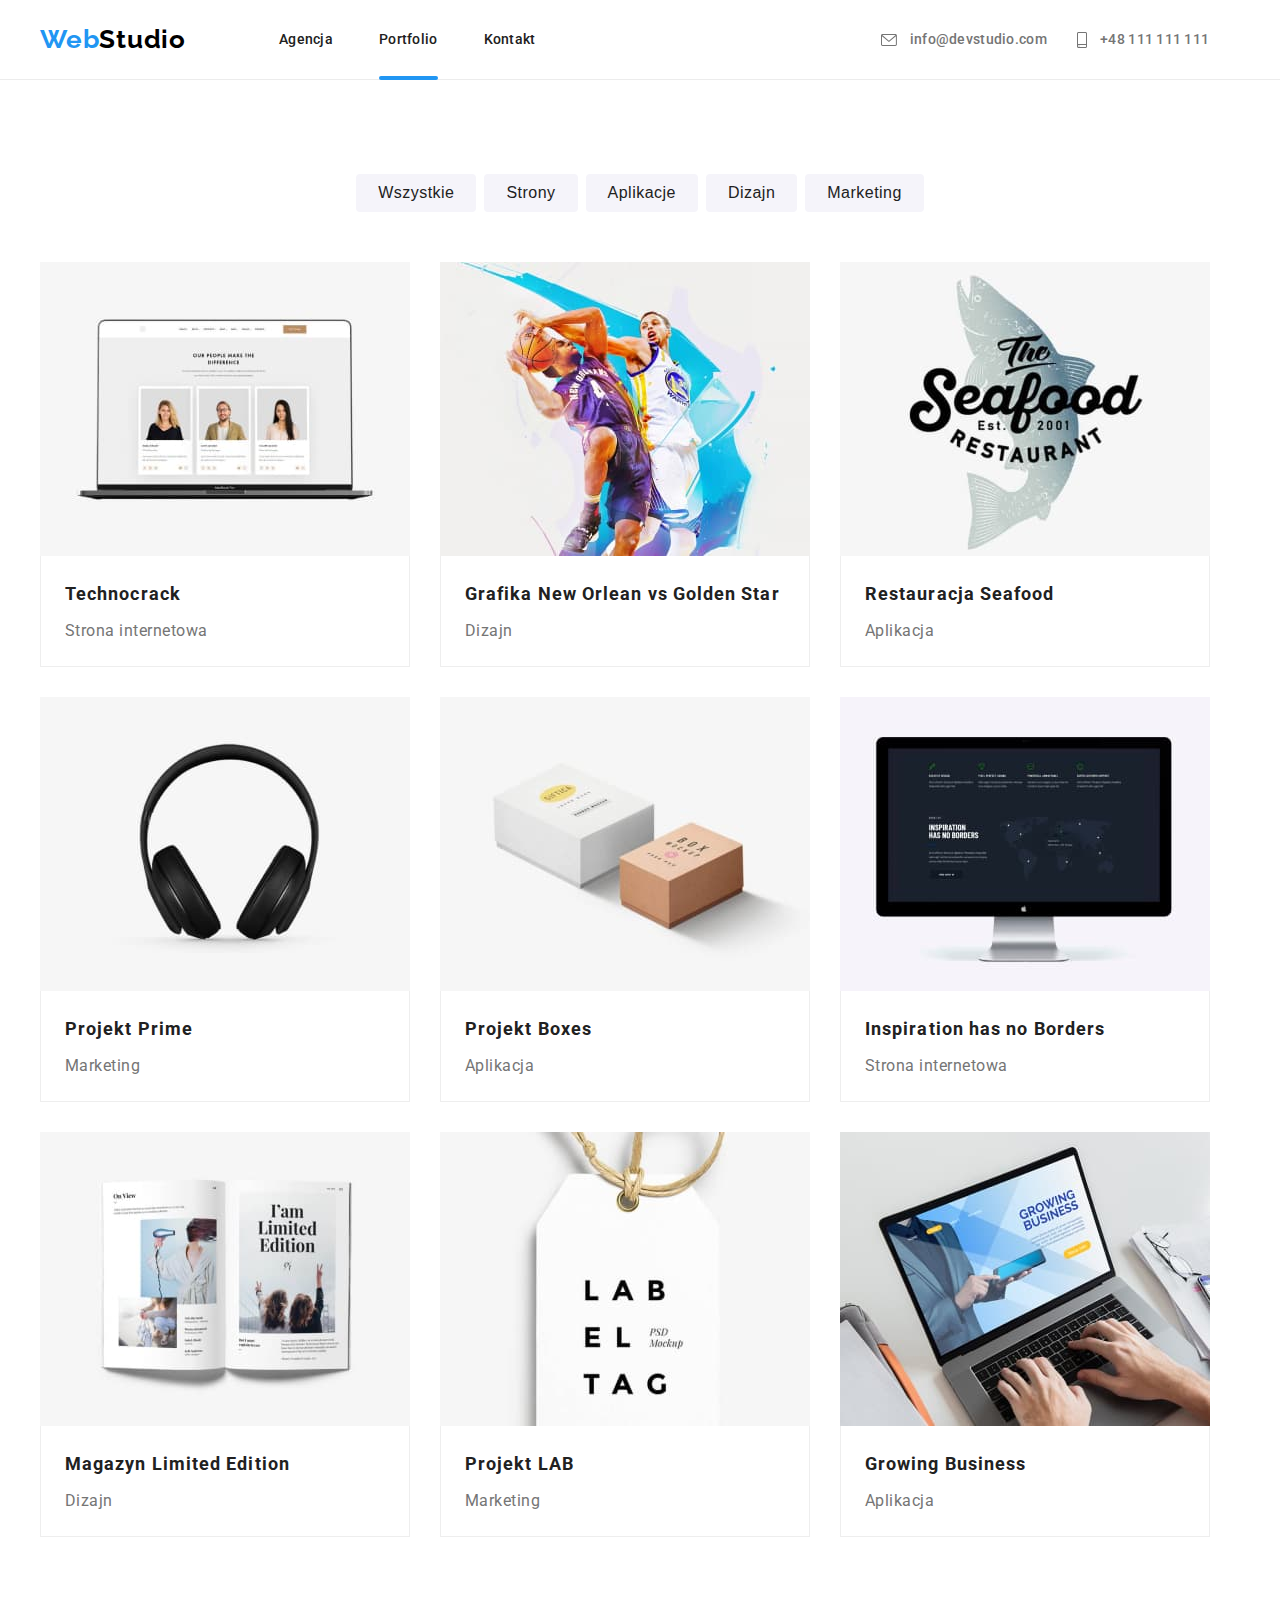
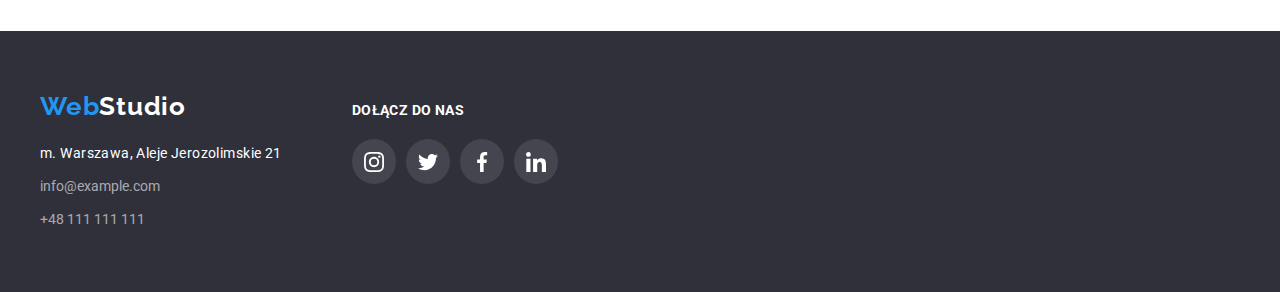
==== portfolio.html @ 63486354 "added files to hw06" ====
<!DOCTYPE html>
<html lang="pl">
    <head>
        <link
            rel="stylesheet"
            href="https://cdnjs.cloudflare.com/ajax/libs/modern-normalize/1.1.0/modern-normalize.min.css"
            integrity="sha512-wpPYUAdjBVSE4KJnH1VR1HeZfpl1ub8YT/NKx4PuQ5NmX2tKuGu6U/JRp5y+Y8XG2tV+wKQpNHVUX03MfMFn9Q=="
            crossorigin="anonymous"
            referrerpolicy="no-referrer"
        />
        <meta charset="UTF-8" />
        <meta http-equiv="X-UA-Compatible" content="IE=edge" />
        <meta name="viewport" content="width=device-width, initial-scale=1.0" />
        <title>Portfolio</title>
        <link rel="preconnect" href="https://fonts.googleapis.com" />
        <link rel="preconnect" href="https://fonts.gstatic.com" crossorigin />
        <link
            href="https://fonts.googleapis.com/css2?family=Raleway:wght@700&family=Roboto:wght@400;500;700;900&display=swap"
            rel="stylesheet"
        />
        <link rel="stylesheet" href="./css/styles.css" />
    </head>
    <body>
        <header class="border">
            <div class="container header-layout">
                <a class="logo" href="./index.html"
                    ><span class="web">Web</span>Studio</a
                >
                <nav class="menu">
                    <ul class="menu-layout">
                        <li>
                            <a class="link" href="#">Agencja</a>
                        </li>
                        <li class="link-underline">
                            <a class="link" href="#">Portfolio</a>
                        </li>
                        <li><a class="link" href="#">Kontakt</a></li>
                    </ul>
                </nav>
                <div class="contacts">
                    <a class="contact-links" href="mailto:info@devstudio.com">
                        <svg class="icons" width="16" height="12">
                            <use href="./images/icons.svg#icon-envelope"></use>
                        </svg>
                        info@devstudio.com</a
                    >
                    <a class="contact-links" href="tel:+48111111111">
                        <svg class="icons" width="10px" height="16px">
                            <use
                                href="./images/icons.svg#icon-smartphone"
                            ></use>
                        </svg>
                        +48 111 111 111</a
                    >
                </div>
            </div>
        </header>
        <main>
            <section class="section">
                <div class="container">
                    <ul class="portfolio-buttons-layout">
                        <li>
                            <button class="portfolio-buttons" type="button">
                                Wszystkie
                            </button>
                        </li>
                        <li>
                            <button class="portfolio-buttons" type="button">
                                Strony
                            </button>
                        </li>
                        <li>
                            <button class="portfolio-buttons" type="button">
                                Aplikacje
                            </button>
                        </li>
                        <li>
                            <button class="portfolio-buttons" type="button">
                                Dizajn
                            </button>
                        </li>
                        <li>
                            <button class="portfolio-buttons" type="button">
                                Marketing
                            </button>
                        </li>
                    </ul>
                    <!-- PROJEKTY -->
                    <ul class="projects-layout">
                        <li class="project-card" tabindex="0">
                            <figure>
                                <div class="box-overlay">
                                    <img
                                        src="./images/Portfolio/Techno.jpg"
                                        alt="Laptop with website displayed"
                                        width="370"
                                        height="294"
                                    />
                                    <div class="overlay">
                                        <p class="text-overlay">
                                            Technocrack jest popularną platformą
                                            wykorzystywaną do rozpowszechniania
                                            koronawirusa. Firmy wykorzystują tę
                                            platformę do celów szpiegowskich i
                                            ataków na niezabezpieczone serwery
                                            konkurencji
                                        </p>
                                    </div>
                                </div>
                                <figcaption class="project-caption">
                                    <h3 class="project-title">Technocrack</h3>
                                    <p class="project-type">
                                        Strona internetowa
                                    </p>
                                </figcaption>
                            </figure>
                        </li>
                        <li class="project-card" tabindex="0">
                            <figure>
                                <div class="box-overlay">
                                    <img
                                        src="./images/Portfolio/NewOrlean.jpg"
                                        alt="Picture of two men playing basketball"
                                        width="370"
                                        height="294"
                                    />
                                    <div class="overlay">
                                        <p class="text-overlay">
                                            Technocrack jest popularną platformą
                                            wykorzystywaną do rozpowszechniania
                                            koronawirusa. Firmy wykorzystują tę
                                            platformę do celów szpiegowskich i
                                            ataków na niezabezpieczone serwery
                                            konkurencji
                                        </p>
                                    </div>
                                </div>
                                <figcaption class="project-caption">
                                    <h3 class="project-title">
                                        Grafika New Orlean vs Golden Star
                                    </h3>
                                    <p class="project-type">Dizajn</p>
                                </figcaption>
                            </figure>
                        </li>
                        <li class="project-card" tabindex="0">
                            <figure>
                                <div class="box-overlay">
                                    <img
                                        src="./images/Portfolio/Seafood.jpg"
                                        alt="Logo of the Seafood Restaurant"
                                        width="370"
                                        height="294"
                                    />
                                    <div class="overlay">
                                        <p class="text-overlay">
                                            Technocrack jest popularną platformą
                                            wykorzystywaną do rozpowszechniania
                                            koronawirusa. Firmy wykorzystują tę
                                            platformę do celów szpiegowskich i
                                            ataków na niezabezpieczone serwery
                                            konkurencji
                                        </p>
                                    </div>
                                </div>
                                <figcaption class="project-caption">
                                    <h3 class="project-title">
                                        Restauracja Seafood
                                    </h3>
                                    <p class="project-type">Aplikacja</p>
                                </figcaption>
                            </figure>
                        </li>
                        <li class="project-card" tabindex="0">
                            <figure>
                                <div class="box-overlay">
                                    <img
                                        src="./images/Portfolio/PrimeHeadphones.jpg"
                                        alt="Picture of headphones"
                                        width="370"
                                        height="294"
                                    />
                                    <div class="overlay">
                                        <p class="text-overlay">
                                            Technocrack jest popularną platformą
                                            wykorzystywaną do rozpowszechniania
                                            koronawirusa. Firmy wykorzystują tę
                                            platformę do celów szpiegowskich i
                                            ataków na niezabezpieczone serwery
                                            konkurencji
                                        </p>
                                    </div>
                                </div>
                                <figcaption class="project-caption">
                                    <h3 class="project-title">Projekt Prime</h3>
                                    <p class="project-type">Marketing</p>
                                </figcaption>
                            </figure>
                        </li>
                        <li class="project-card" tabindex="0">
                            <figure>
                                <div class="box-overlay">
                                    <img
                                        src="./images/Portfolio/Boxes.jpg"
                                        alt="Picture of boxes"
                                        width="370"
                                        height="294"
                                    />
                                    <div class="overlay">
                                        <p class="text-overlay">
                                            Technocrack jest popularną platformą
                                            wykorzystywaną do rozpowszechniania
                                            koronawirusa. Firmy wykorzystują tę
                                            platformę do celów szpiegowskich i
                                            ataków na niezabezpieczone serwery
                                            konkurencji
                                        </p>
                                    </div>
                                </div>
                                <figcaption class="project-caption">
                                    <h3 class="project-title">Projekt Boxes</h3>
                                    <p class="project-type">Aplikacja</p>
                                </figcaption>
                            </figure>
                        </li>
                        <li class="project-card" tabindex="0">
                            <figure>
                                <div class="box-overlay">
                                    <img
                                        src="./images/Portfolio/Inspiration.jpg"
                                        alt="Website with a worldmap displaed on MAC"
                                        width="370"
                                        height="294"
                                    />
                                    <div class="overlay">
                                        <p class="text-overlay">
                                            Technocrack jest popularną platformą
                                            wykorzystywaną do rozpowszechniania
                                            koronawirusa. Firmy wykorzystują tę
                                            platformę do celów szpiegowskich i
                                            ataków na niezabezpieczone serwery
                                            konkurencji
                                        </p>
                                    </div>
                                </div>
                                <figcaption class="project-caption">
                                    <h3 class="project-title">
                                        Inspiration has no Borders
                                    </h3>
                                    <p class="project-type">
                                        Strona internetowa
                                    </p>
                                </figcaption>
                            </figure>
                        </li>
                        <li class="project-card" tabindex="0">
                            <figure>
                                <div class="box-overlay">
                                    <img
                                        src="./images/Portfolio/Magasine.jpg"
                                        alt="Picture of a newspaper"
                                        width="370"
                                        height="294"
                                    />
                                    <div class="overlay">
                                        <p class="text-overlay">
                                            Technocrack jest popularną platformą
                                            wykorzystywaną do rozpowszechniania
                                            koronawirusa. Firmy wykorzystują tę
                                            platformę do celów szpiegowskich i
                                            ataków na niezabezpieczone serwery
                                            konkurencji
                                        </p>
                                    </div>
                                </div>
                                <figcaption class="project-caption">
                                    <h3 class="project-title">
                                        Magazyn Limited Edition
                                    </h3>
                                    <p class="project-type">Dizajn</p>
                                </figcaption>
                            </figure>
                        </li>
                        <li class="project-card" tabindex="0">
                            <figure>
                                <div class="box-overlay">
                                    <img
                                        src="./images/Portfolio/Label.jpg"
                                        alt="Picture of label tag"
                                        width="370"
                                        height="294"
                                    />
                                    <div class="overlay">
                                        <p class="text-overlay">
                                            Technocrack jest popularną platformą
                                            wykorzystywaną do rozpowszechniania
                                            koronawirusa. Firmy wykorzystują tę
                                            platformę do celów szpiegowskich i
                                            ataków na niezabezpieczone serwery
                                            konkurencji
                                        </p>
                                    </div>
                                </div>
                                <figcaption class="project-caption">
                                    <h3 class="project-title">Projekt LAB</h3>
                                    <p class="project-type">Marketing</p>
                                </figcaption>
                            </figure>
                        </li>
                        <li class="project-card" tabindex="0">
                            <figure>
                                <div class="box-overlay">
                                    <img
                                        src="./images/Portfolio/GrowingBusiness.jpg"
                                        alt="Writing an app on the laptop"
                                        width="370"
                                        height="294"
                                    />
                                    <div class="overlay">
                                        <p class="text-overlay">
                                            Technocrack jest popularną platformą
                                            wykorzystywaną do rozpowszechniania
                                            koronawirusa. Firmy wykorzystują tę
                                            platformę do celów szpiegowskich i
                                            ataków na niezabezpieczone serwery
                                            konkurencji
                                        </p>
                                    </div>
                                </div>
                                <figcaption class="project-caption">
                                    <h3 class="project-title">
                                        Growing Business
                                    </h3>
                                    <p class="project-type">Aplikacja</p>
                                </figcaption>
                            </figure>
                        </li>
                    </ul>
                </div>
            </section>
        </main>
        <footer class="background-footer">
            <div class="container footer-display">
                <div>
                    <a class="logo" href="./index.html"
                        ><span class="web">Web</span
                        ><span class="studio">Studio</span></a
                    >
                    <address class="address-layout">
                        <span class="address"
                            >m. Warszawa, Aleje Jerozolimskie 21</span
                        >
                        <a class="address-links" href="mailto:info@example.com"
                            >info@example.com</a
                        >
                        <a class="address-links" href="tel:+48111111111"
                            >+48 111 111 111</a
                        >
                    </address>
                </div>
                <div>
                    <h4 class="join-us">Dołącz do nas</h4>
                    <div class="social-links">
                        <a class="footer-social-links" href="#">
                            <svg width="20px" height="20px">
                                <use
                                    href="./images/icons.svg#icon-instagram-2"
                                ></use>
                            </svg>
                        </a>
                        <a class="footer-social-links" href="#">
                            <svg width="20px" height="20px">
                                <use
                                    href="./images/icons.svg#icon-twitter-1"
                                ></use>
                            </svg>
                        </a>
                        <a class="footer-social-links" href="#">
                            <svg width="20px" height="20px">
                                <use
                                    href="./images/icons.svg#icon-facebook-1-1"
                                ></use>
                            </svg>
                        </a>
                        <a class="footer-social-links" href="#">
                            <svg width="20px" height="20px">
                                <use
                                    href="./images/icons.svg#icon-linkedin-1"
                                ></use>
                            </svg>
                        </a>
                    </div>
                </div>
            </div>
        </footer>
    </body>
</html>
---- css/styles.css ----
:root {
    --text-color-dark: #212121;
    --text-color-black: #000000;
    --text-color-blue: #2196f3;
    --text-color-grey: #757575;
    --text-color-white: #ffffff;
    --background-color-dark: #2f303a;
    --background-color-light: #f5f4fa;
    --background-color-blue: #2196f3;
    --icons-fill-color: #afb1b8;
}
*,
*::after,
*::before {
    margin: 0;
    padding: 0;
}
body {
    font-family: 'Roboto', sans-serif;
    color: var(--text-color-dark);
    margin: 0 auto;
}
ul {
    list-style: none;
}

img,
svg {
    vertical-align: middle;
}
.container {
    width: 1200px;
    margin: 0 auto;
    padding: 0 15px;
}
.section {
    padding: 94px 0;
    margin: 0 auto;
}

/* header */

.border {
    border-bottom: 1px solid #ececec;
}
.header-layout {
    display: flex;
    align-items: center;
}
.logo {
    font-family: 'Raleway';
    font-weight: 700;
    font-size: 26px;
    line-height: 1.17;
    letter-spacing: 0.03em;
    color: var(--text-color-black);
    text-decoration: none;
    margin-right: 93px;
    padding-top: 24px;
    padding-bottom: 25px;
}
.web {
    color: var(--text-color-blue);
}
.menu {
    font-weight: 500;
    font-size: 14px;
    line-height: 1.14;
    letter-spacing: 0.02em;
    margin-right: 345px;
}
.menu-layout {
    display: flex;
    gap: 46px;
}
.link {
    color: var(--text-color-dark);
    text-decoration: none;
}
.link:hover,
.link:focus {
    color: var(--text-color-blue);
    transition: color 250ms cubic-bezier(0.4, 0, 0.2, 1);
}

.link-underline {
    position: relative;
}
.link-underline::after {
    content: '';
    position: absolute;
    width: 100%;
    height: 4px;
    background: #2196f3;
    border-radius: 2px;
    margin-top: 28px;
    display: block;
}

.contacts {
    display: flex;
    align-items: center;
    gap: 30px;
}

.contact-links {
    font-weight: 500;
    font-size: 14px;
    line-height: 1.14;
    letter-spacing: 0.02em;
    color: var(--text-color-grey);
    text-decoration: none;
    fill: currentColor;
}
.icons {
    margin-right: 10px;
}
.contact-links:is(:hover, :focus) {
    color: var(--text-color-blue);
    transition: color 250ms cubic-bezier(0.4, 0, 0.2, 1);
}

/* sekcja główna */

.background-header {
    background-color: var(--background-color-dark);
    background-image: linear-gradient(
            to top,
            rgba(47, 48, 58, 0.4),
            rgba(47, 48, 58, 0.4)
        ),
        url(../images/background-image.jpg);
    background-repeat: no-repeat;
    background-position: center;
    background-size: 1600px auto;
    padding-top: 200px;
    padding-bottom: 200px;
}
.main-layout {
    display: flex;
    justify-content: center;
    align-items: center;
    flex-direction: column;
    gap: 30px;
}

/* okno modalne */
.backdrop {
    position: fixed;

    background: linear-gradient(0deg, rgba(0, 0, 0, 0.2), rgba(0, 0, 0, 0.2)),
        rgba(0, 0, 0, 0.2);
    border: 1px solid #000000;
    box-shadow: 0px 4px 4px rgba(0, 0, 0, 0.25);
    transition: opacity 0.5s linear, visibility 0.5s linear;

    inset: 0;
    display: flex;
    justify-content: center;
    align-items: center;
}

.modal {
    position: relative;

    width: 528px;
    min-height: 581px;

    background: #ffffff;
    box-shadow: 0px 1px 3px rgba(0, 0, 0, 0.12), 0px 1px 1px rgba(0, 0, 0, 0.14),
        0px 2px 1px rgba(0, 0, 0, 0.2);
    border-radius: 4px;
    transition: transform 0.5s linear;
    transform: scale(1);
}

.is-hidden .modal {
    transform: scale(0);
}

.button-close {
    position: absolute;
    top: 8px;
    right: 8px;
    padding: 9px 9px 10px 10px;
    background: #ffffff;
    border: 1px solid rgba(0, 0, 0, 0.1);
    border-radius: 50%;
    display: flex;
    justify-content: center;
    align-items: center;
}

.is-hidden {
    pointer-events: none;
    visibility: hidden;
    opacity: 0;
}
/* koniec okna modalnego */
.slogan {
    font-weight: 900;
    font-size: 44px;
    line-height: 1.36;
    text-align: center;
    letter-spacing: 0.06em;
    text-transform: uppercase;
    color: var(--text-color-white);
    max-width: 696px;
}
.main-button {
    font-weight: 700;
    font-size: 16px;
    line-height: 1.88;
    text-align: center;
    letter-spacing: 0.06em;
    color: var(--text-color-white);
    background-color: var(--background-color-blue);
    cursor: pointer;
    padding: 10px 41px 10px 42px;
    border-style: none;
    border-radius: 4px;
}
.main-button:hover,
.main-button:focus {
    box-shadow: 0px 4px 4px rgba(0, 0, 0, 0.15);
    transition: box-shadow 250ms cubic-bezier(0.4, 0, 0.2, 1);
}

/* Sekcja z opisem */

.description-layout {
    display: flex;
    gap: 30px;
}
.rectangular-icon {
    background-color: var(--background-color-light);
    border-radius: 4px;
    width: 270px;
    height: 120px;
    display: flex;
    justify-content: center;
    align-items: center;
}

.advantages {
    font-weight: 700;
    font-size: 14px;
    line-height: 1.14;
    letter-spacing: 0.03em;
    text-transform: uppercase;
    margin-bottom: 10px;
    margin-top: 30px;
}
.text {
    font-size: 14px;
    line-height: 1.71;
    letter-spacing: 0.03em;
    color: var(--text-color-grey);
}

/* Czym się zajmujemy */

.headlines {
    font-weight: 700;
    font-size: 36px;
    line-height: 1.17;
    text-align: center;
    letter-spacing: 0.03em;
    margin-bottom: 50px;
}
.picture-layout {
    display: flex;
    gap: 30px;
}

.picture-with-title {
    position: relative;
}

.picture-title {
    position: absolute;
    left: 0;
    right: 0;
    bottom: 0;
    background-color: rgba(47, 48, 58, 0.8);
    height: 70px;
    padding-top: 27px;
    padding-bottom: 27px;
    color: var(--text-color-white);
    text-transform: uppercase;
    font-weight: 700;
    font-size: 14px;
    line-height: 1.14;
    letter-spacing: 0.03em;
    text-align: center;
}

/* Nasz Zespół */

.background-light {
    background-color: var(--background-color-light);
}
.team-layout {
    display: flex;
    gap: 30px;
}
.team-members-list {
    box-shadow: 0px 1px 3px rgba(0, 0, 0, 0.12), 0px 1px 1px rgba(0, 0, 0, 0.14),
        0px 2px 1px rgba(0, 0, 0, 0.2);
    border-radius: 0px 0px 4px 4px;
    background-color: var(--text-color-white);
}
.picture-caption {
    padding-top: 30px;
    padding-bottom: 30px;
}
.name {
    font-weight: 500;
    font-size: 16px;
    line-height: 1.19;
    text-align: center;
    letter-spacing: 0.03em;
    margin-bottom: 10px;
}
.position {
    font-size: 16px;
    line-height: 1.19;
    text-align: center;
    letter-spacing: 0.03em;
    color: var(--text-color-grey);
    margin-bottom: 16px;
}
.social-links {
    display: flex;
    gap: 10px;
    justify-content: center;
}
.social-links-icons {
    fill: var(--icons-fill-color);
    border-radius: 100%;
    padding: 12px;
    background-color: var(--text-color-white);
}
.social-links-icons:is(:hover, :focus) {
    background-color: var(--background-color-blue);
    fill: var(--text-color-white);

    transition: background-color 250ms cubic-bezier(0.4, 0, 0.2, 1),
        fill 250ms cubic-bezier(0.4, 0, 0.2, 1);
}

/* Nasi klienci */

.customers-background {
    padding: 16px 32px;
    border: 1px solid var(--icons-fill-color);
    border-radius: 4px;
    color: var(--icons-fill-color);
    fill: var(--icons-fill-color);
    display: flex;
    justify-content: center;
    align-items: center;
}
.customers-background:is(:hover, :focus) {
    border: 1px solid var(--text-color-blue);
    color: var(--text-color-blue);
    fill: currentColor;

    transition: border 250ms cubic-bezier(0.4, 0, 0.2, 1),
        color 250ms cubic-bezier(0.4, 0, 0.2, 1),
        fill 250ms cubic-bezier(0.4, 0, 0.2, 1);
}

/* Footer */

.background-footer {
    background-color: var(--background-color-dark);
    padding-top: 60px;
    padding-bottom: 60px;
}
.footer-display {
    display: flex;
    flex-wrap: wrap;
    column-gap: 70px;
}
.studio {
    color: var(--text-color-white);
}
.address-layout {
    display: flex;
    flex-direction: column;
    gap: 9px;
    margin-top: 20px;
}
.address {
    font-size: 14px;
    line-height: 1.71;
    letter-spacing: 0.03em;
    color: var(--text-color-white);
    background-color: var(--background-color-dark);
    font-style: normal;
}
.address-links {
    color: rgba(255, 255, 255, 0.6);
    background-color: var(--background-color-dark);
    text-decoration: none;
    font-style: normal;
    font-size: 14px;
    line-height: 1.71;
}
.email {
    text-decoration-line: underline;
}
.address-links:hover,
.address-links:focus {
    color: var(--text-color-blue);

    transition: color 250ms cubic-bezier(0.4, 0, 0.2, 1);
}
.join-us {
    font-weight: 700;
    font-size: 14px;
    line-height: 1.14;
    letter-spacing: 0.03em;
    text-transform: uppercase;
    color: var(--text-color-white);
    margin-top: 12px;
    margin-bottom: 20px;
}
.footer-social-links {
    fill: var(--text-color-white);
    border-radius: 100%;
    padding: 12px;
    background-color: rgba(255, 255, 255, 0.1);
}
.footer-social-links:hover,
.footer-social-links:focus {
    background-color: var(--text-color-blue);

    transition: background-color 250ms cubic-bezier(0.4, 0, 0.2, 1);
}

/* portfolio stylesheet */

.portfolio-buttons-layout {
    display: flex;
    justify-content: center;
    gap: 8px;
    margin-bottom: 50px;
}
.portfolio-buttons {
    font-weight: 500;
    font-size: 16px;
    line-height: 1.63;
    text-align: center;
    letter-spacing: 0.03em;
    color: var(--text-color-dark);
    background-color: var(--background-color-light);
    cursor: pointer;
    border: none;
    border-radius: 4px;
    padding: 6px 22px;
}
.portfolio-buttons:hover,
.portfolio-buttons:focus {
    color: var(--text-color-white);
    background-color: var(--background-color-blue);
    box-shadow: 0px 3px 1px rgba(0, 0, 0, 0.1), 0px 1px 2px rgba(0, 0, 0, 0.08),
        0px 2px 2px rgba(0, 0, 0, 0.12);

    transition: color 250ms cubic-bezier(0.4, 0, 0.2, 1),
        background-color 250ms cubic-bezier(0.4, 0, 0.2, 1),
        box-shadow 250ms cubic-bezier(0.4, 0, 0.2, 1);
}
.projects-layout {
    display: flex;
    flex-wrap: wrap;
    gap: 30px;
}
.projects-layout img {
    display: block;
}
.project-caption {
    padding-top: 20px;
    padding-bottom: 20px;
    padding-left: 24px;
    border-right: 1px solid #eeeeee;
    border-bottom: 1px solid #eeeeee;
    border-left: 1px solid #eeeeee;
}
.project-title {
    font-weight: 700;
    font-size: 18px;
    line-height: 2;
    letter-spacing: 0.06em;
    margin-bottom: 4px;
}
.project-type {
    font-size: 16px;
    line-height: 1.875;
    letter-spacing: 0.03em;
    color: var(--text-color-grey);
}

.project-card:hover,
.project-card:focus {
    box-shadow: 0px 1px 1px rgba(0, 0, 0, 0.12), 0px 4px 4px rgba(0, 0, 0, 0.06),
        1px 4px 6px rgba(0, 0, 0, 0.16);

    transition: box-shadow 250ms cubic-bezier(0.4, 0, 0.2, 1);
}

.box-overlay {
    position: relative;
    overflow: hidden;
}

.overlay {
    position: absolute;
    bottom: 0;
    left: 0;
    width: 100%;
    height: 100%;

    background: rgba(33, 150, 243, 0.9);

    font-size: 18px;
    line-height: 1.56;
    letter-spacing: 0.03em;

    color: #ffffff;

    transform: translateY(100%);

    transition: transform 250ms cubic-bezier(0.4, 0, 0.2, 1);
}

.text-overlay {
    position: absolute;
    padding-top: 49px;
    padding-left: 24px;
    padding-right: 45px;
}

.project-card:hover .overlay {
    transform: translateY(0);
}

.project-card:focus .overlay {
    transform: translateY(0);
}
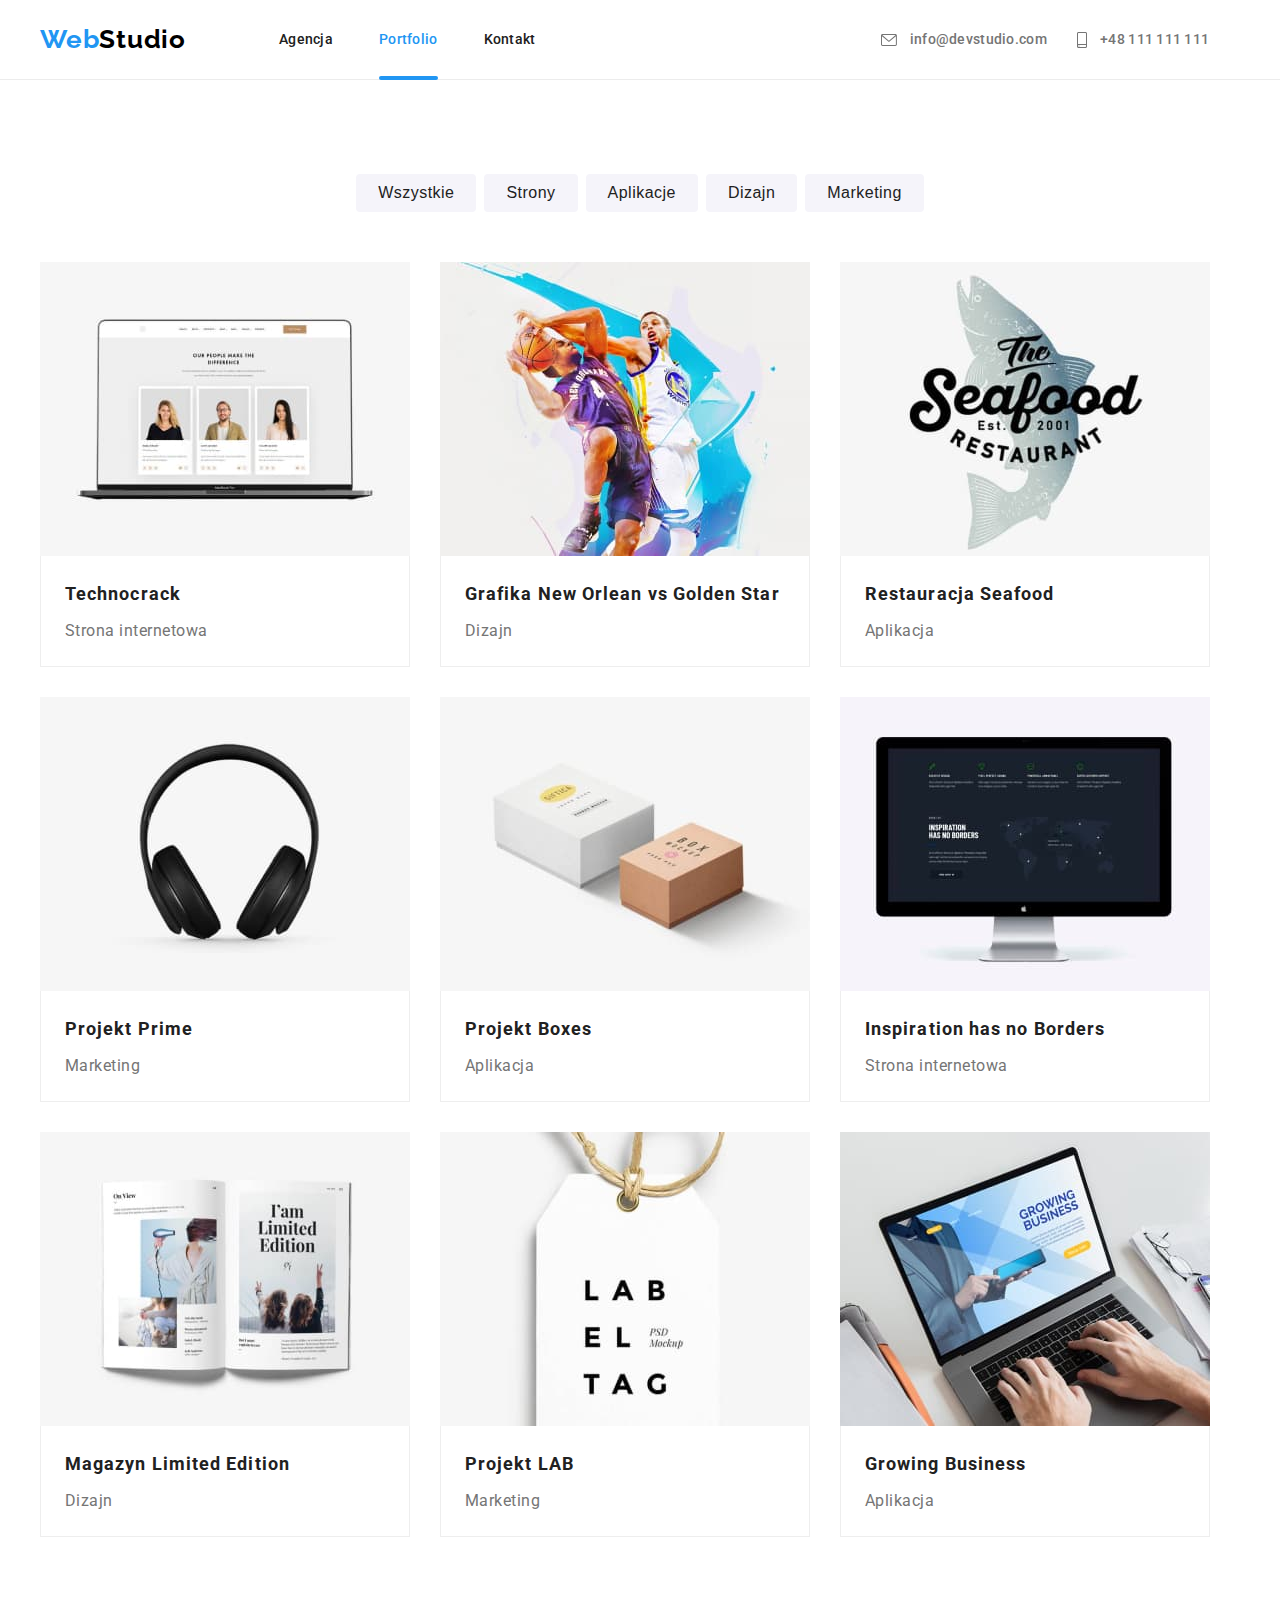
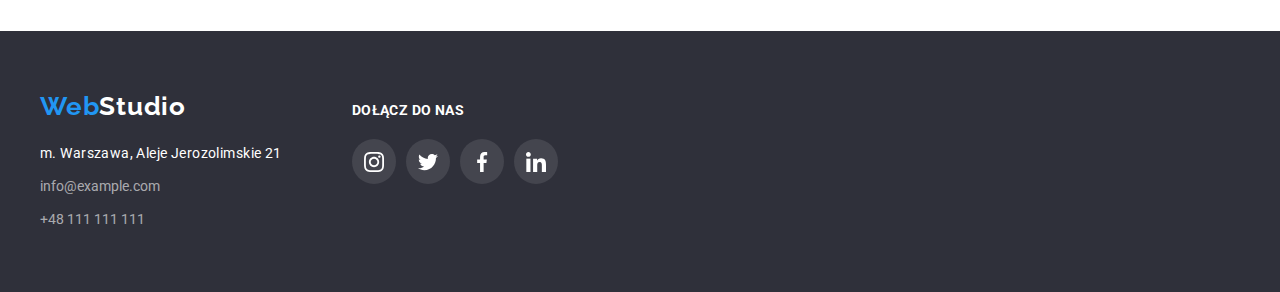
==== commit bdf2bb4e: "fixed modal visibility" ====
--- a/portfolio.html
+++ b/portfolio.html
@@ -31,8 +31,10 @@
                         <li>
                             <a class="link" href="#">Agencja</a>
                         </li>
-                        <li class="link-underline">
-                            <a class="link" href="#">Portfolio</a>
+                        <li>
+                            <a class="link link-underline" href="#"
+                                >Portfolio</a
+                            >
                         </li>
                         <li><a class="link" href="#">Kontakt</a></li>
                     </ul>
@@ -364,7 +366,7 @@
                         <a class="footer-social-links" href="#">
                             <svg width="20px" height="20px">
                                 <use
-                                    href="./images/icons.svg#icon-instagram-2"
+                                    href="./images/icons.svg#icon-instagram-1"
                                 ></use>
                             </svg>
                         </a>
@@ -378,7 +380,7 @@
                         <a class="footer-social-links" href="#">
                             <svg width="20px" height="20px">
                                 <use
-                                    href="./images/icons.svg#icon-facebook-1-1"
+                                    href="./images/icons.svg#icon-facebook-1"
                                 ></use>
                             </svg>
                         </a>
--- a/css/styles.css
+++ b/css/styles.css
@@ -29,9 +29,10 @@
     vertical-align: middle;
 }
 .container {
-    width: 1200px;
+    max-width: 1200px;
     margin: 0 auto;
     padding: 0 15px;
+    width: 100%;
 }
 .section {
     padding: 94px 0;
@@ -85,6 +86,7 @@
 
 .link-underline {
     position: relative;
+    color: var(--background-color-blue);
 }
 .link-underline::after {
     content: '';
@@ -380,7 +382,6 @@
 }
 .footer-display {
     display: flex;
-    flex-wrap: wrap;
     column-gap: 70px;
 }
 .studio {
@@ -391,6 +392,7 @@
     flex-direction: column;
     gap: 9px;
     margin-top: 20px;
+    width: max-content;
 }
 .address {
     font-size: 14px;
@@ -436,7 +438,6 @@
 .footer-social-links:hover,
 .footer-social-links:focus {
     background-color: var(--text-color-blue);
-
     transition: background-color 250ms cubic-bezier(0.4, 0, 0.2, 1);
 }
 
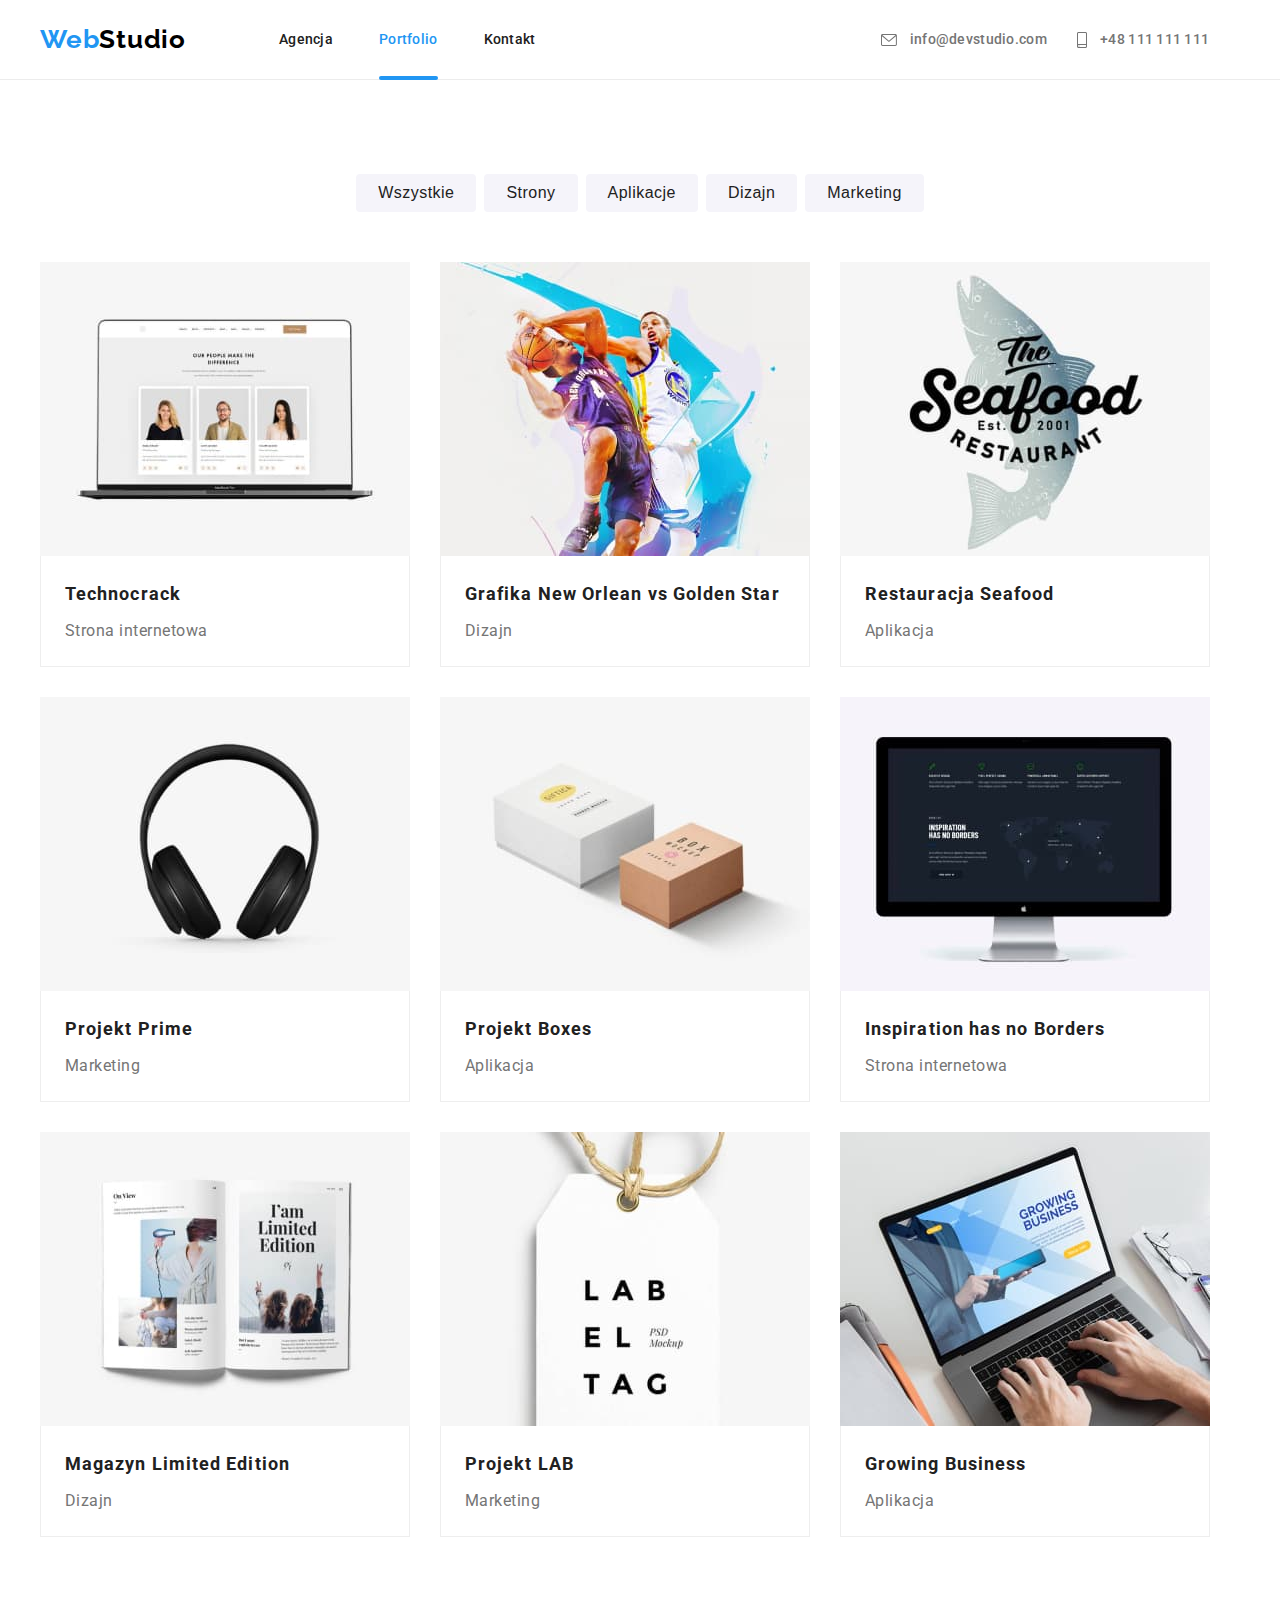
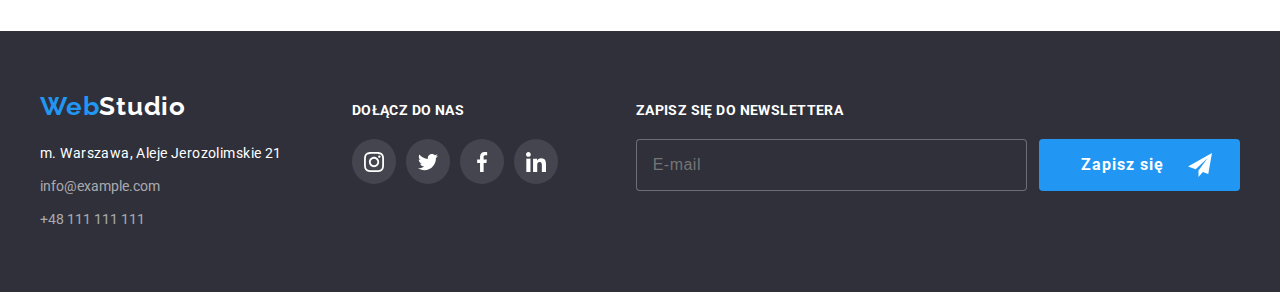
==== commit 2a99caf6: "added inputs to modal" ====
--- a/portfolio.html
+++ b/portfolio.html
@@ -393,6 +393,25 @@
                         </a>
                     </div>
                 </div>
+                <div class="newsletter">
+                    <h4 class="join-us">Zapisz się do newslettera</h4>
+                    <form class="footer-form" name="signup-form">
+                        <input
+                            class="footer-input-email"
+                            type="email"
+                            name="email"
+                            placeholder="E-mail"
+                        />
+                        <button class="footer-button" type="submit">
+                            Zapisz się
+                            <svg width="24px" height="24px">
+                                <use
+                                    href="./images/icons.svg#icon-icon-send"
+                                ></use>
+                            </svg>
+                        </button>
+                    </form>
+                </div>
             </div>
         </footer>
     </body>
--- a/css/styles.css
+++ b/css/styles.css
@@ -164,7 +164,6 @@
 
 .modal {
     position: relative;
-
     width: 528px;
     min-height: 581px;
 
@@ -198,6 +197,141 @@
     visibility: hidden;
     opacity: 0;
 }
+
+.modal-header {
+    font-weight: 700;
+    font-size: 20px;
+    line-height: 1.15;
+    text-align: center;
+    letter-spacing: 0.03em;
+    position: absolute;
+    top: 40px;
+    width: 100%;
+}
+.modal-form-container {
+    position: absolute;
+
+    top: 75px;
+    right: 40px;
+    bottom: 40px;
+    left: 40px;
+}
+.modal-form {
+    display: flex;
+    flex-direction: column;
+    gap: 10px;
+    align-items: center;
+    flex-grow: 1;
+    width: 100%;
+}
+
+.modal-label {
+    width: 100%;
+    margin-left: auto;
+    margin-right: auto;
+    font-size: 12px;
+    line-height: 1.16;
+    letter-spacing: 0.01em;
+    color: #757575;
+    flex-grow: 1;
+    display: flex;
+    flex-direction: column;
+    position: relative;
+}
+
+.modal-input {
+    font-size: 16px;
+    padding-top: 12px;
+    padding-bottom: 12px;
+    padding-left: 42px;
+    margin-top: 4px;
+    border: 1px solid rgba(33, 33, 33, 0.2);
+    border-radius: 4px;
+}
+
+.modal-icon {
+    position: absolute;
+    top: 32px;
+    left: 15px;
+}
+
+.modal-input:is(:hover, :focus-within),
+.modal-input:is(:hover, :focus-within) + .modal-icon {
+    border-color: var(--background-color-blue);
+    fill: var(--background-color-blue);
+    outline: none;
+    transition: border-color 250ms cubic-bezier(0.4, 0, 0.2, 1),
+        fill 250ms cubic-bezier(0.4, 0, 0.2, 1);
+}
+
+.comment {
+    font-size: 12px;
+    line-height: 1.16;
+    letter-spacing: 0.01em;
+    color: rgba(117, 117, 117, 0.5);
+    padding: 12px 16px;
+    margin-top: 4px;
+    border: 1px solid rgba(33, 33, 33, 0.2);
+    border-radius: 4px;
+    resize: none;
+}
+
+.comment:is(:hover, :focus-within) {
+    border-color: var(--background-color-blue);
+    outline: none;
+    transition: border-color 250ms cubic-bezier(0.4, 0, 0.2, 1);
+}
+
+.modal-checkbox {
+    border: none;
+    font-size: 14px;
+    line-height: 1.71;
+    letter-spacing: 0.03em;
+    color: var(--text-color-grey);
+    margin-top: 10px;
+    position: relative;
+}
+
+.modal-input-checkbox {
+    border: 1px solid var(--text-color-dark);
+    border-radius: 2px;
+}
+
+.checked,
+.modal-input-checkbox:checked {
+    position: absolute;
+
+    width: 100%;
+    height: 100%;
+    clip: rect(1px, 1px, 1px, 1px);
+}
+.modal-input-checkbox:checked + .checked {
+    clip: auto;
+}
+.checked::after {
+    clip: auto;
+}
+.modal-checkbox a {
+    color: var(--text-color-blue);
+}
+
+.modal-button-send {
+    padding: 10px 76px;
+    background-color: var(--background-color-blue);
+    color: var(--text-color-white);
+    font-weight: 700;
+    font-size: 16px;
+    line-height: 1.875;
+    display: flex;
+    align-items: center;
+    text-align: center;
+    letter-spacing: 0.06em;
+    box-shadow: 0px 4px 4px rgba(0, 0, 0, 0.15);
+    border-radius: 4px;
+    border: none;
+    margin-top: 20px;
+}
+
 /* koniec okna modalnego */
 .slogan {
     font-weight: 900;
@@ -440,6 +574,50 @@
     background-color: var(--text-color-blue);
     transition: background-color 250ms cubic-bezier(0.4, 0, 0.2, 1);
 }
+.newsletter {
+    margin-left: 8px;
+    flex-grow: 1;
+}
+.footer-form {
+    display: flex;
+    gap: 12px;
+}
+.footer-input-email {
+    font-size: 16px;
+    line-height: 1.25;
+    letter-spacing: 0.03em;
+    color: rgba(255, 255, 255, 0.6);
+    padding: 15px 16px 15px 16px;
+    background-color: var(--background-color-dark);
+    border: 1px solid rgba(255, 255, 255, 0.3);
+    border-radius: 4px;
+    flex-grow: 1;
+    max-width: 358px;
+}
+.footer-button {
+    font-family: 'Roboto', sans-serif;
+    font-weight: 700;
+    font-size: 16px;
+    line-height: 1.875;
+    text-align: center;
+    letter-spacing: 0.06em;
+    color: var(--text-color-white);
+    background-color: var(--background-color-blue);
+    cursor: pointer;
+    display: flex;
+    gap: 24px;
+    align-items: center;
+    padding: 10px 28px 10px 42px;
+    border-style: none;
+    border-radius: 4px;
+    white-space: nowrap;
+    fill: currentColor;
+}
+.footer-button:hover,
+.footer-button:focus {
+    box-shadow: 0px 4px 4px rgba(0, 0, 0, 0.15);
+    transition: box-shadow 250ms cubic-bezier(0.4, 0, 0.2, 1);
+}
 
 /* portfolio stylesheet */
 
